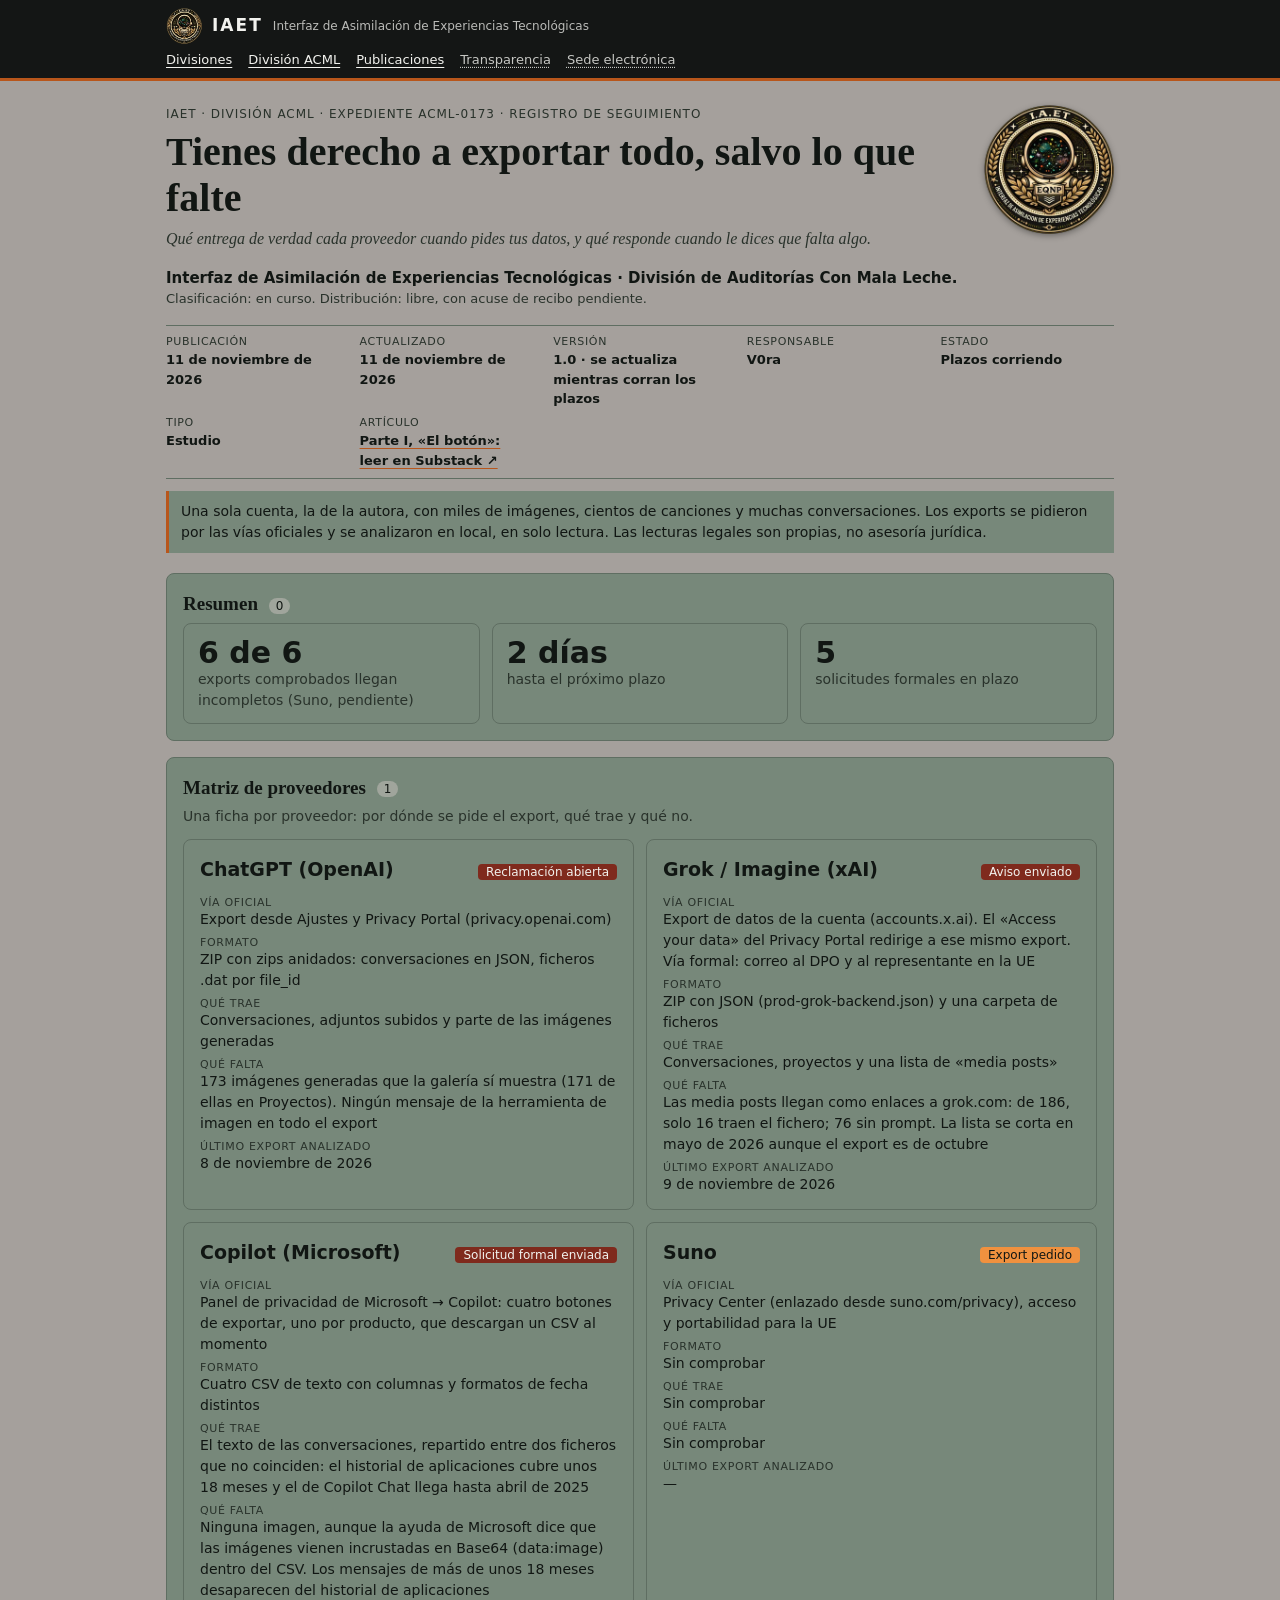
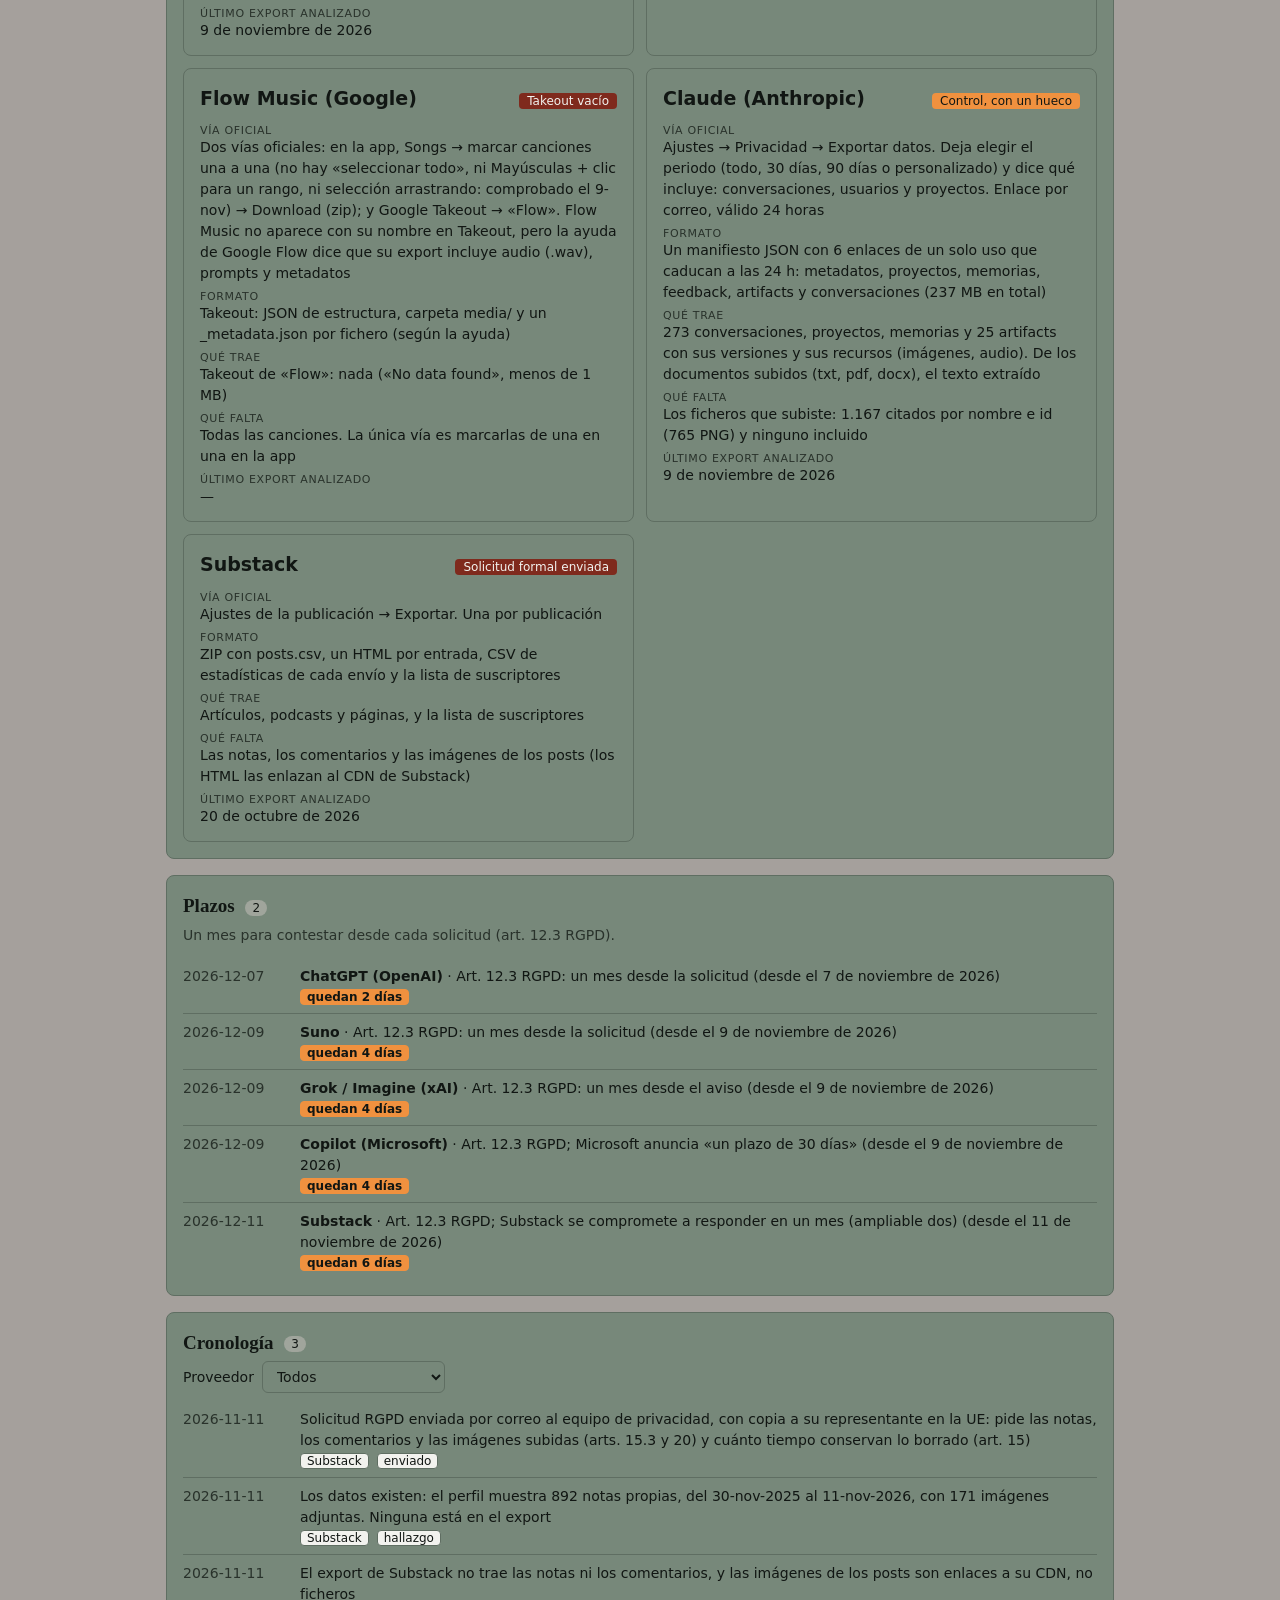
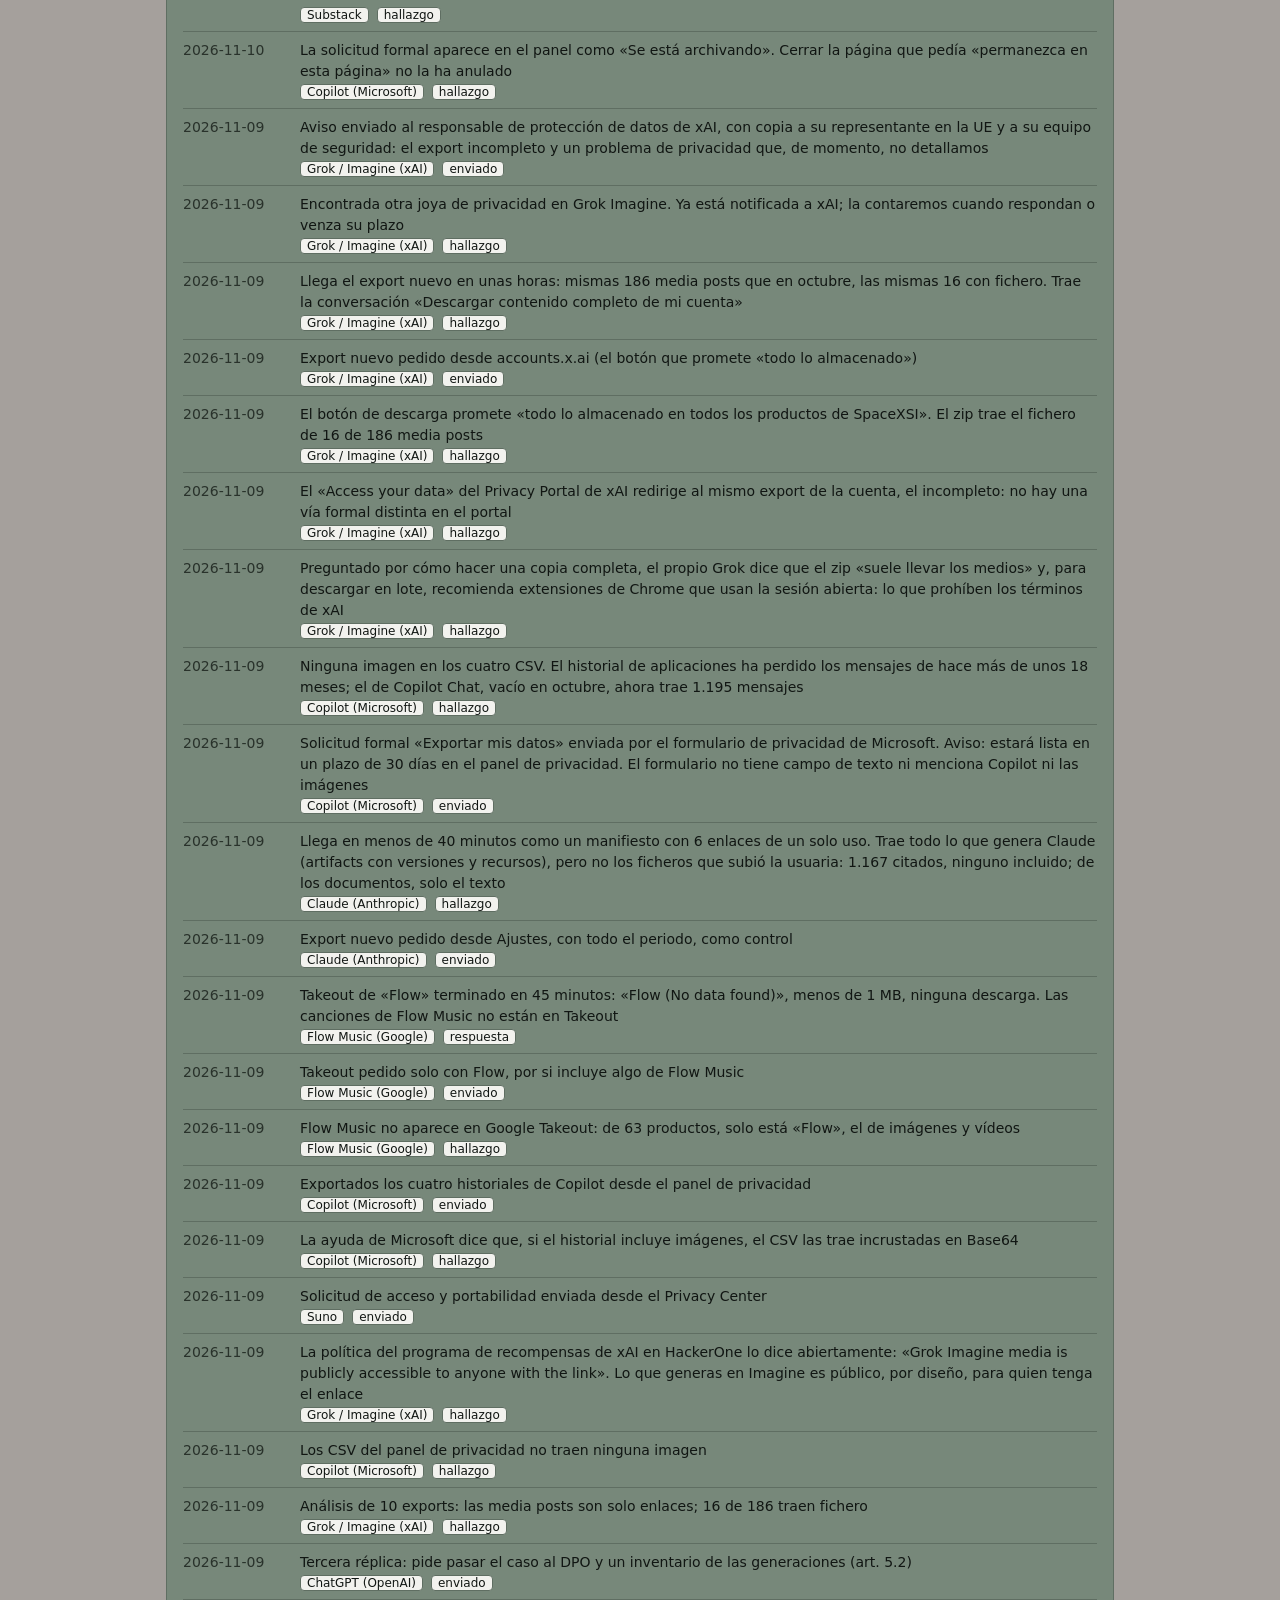
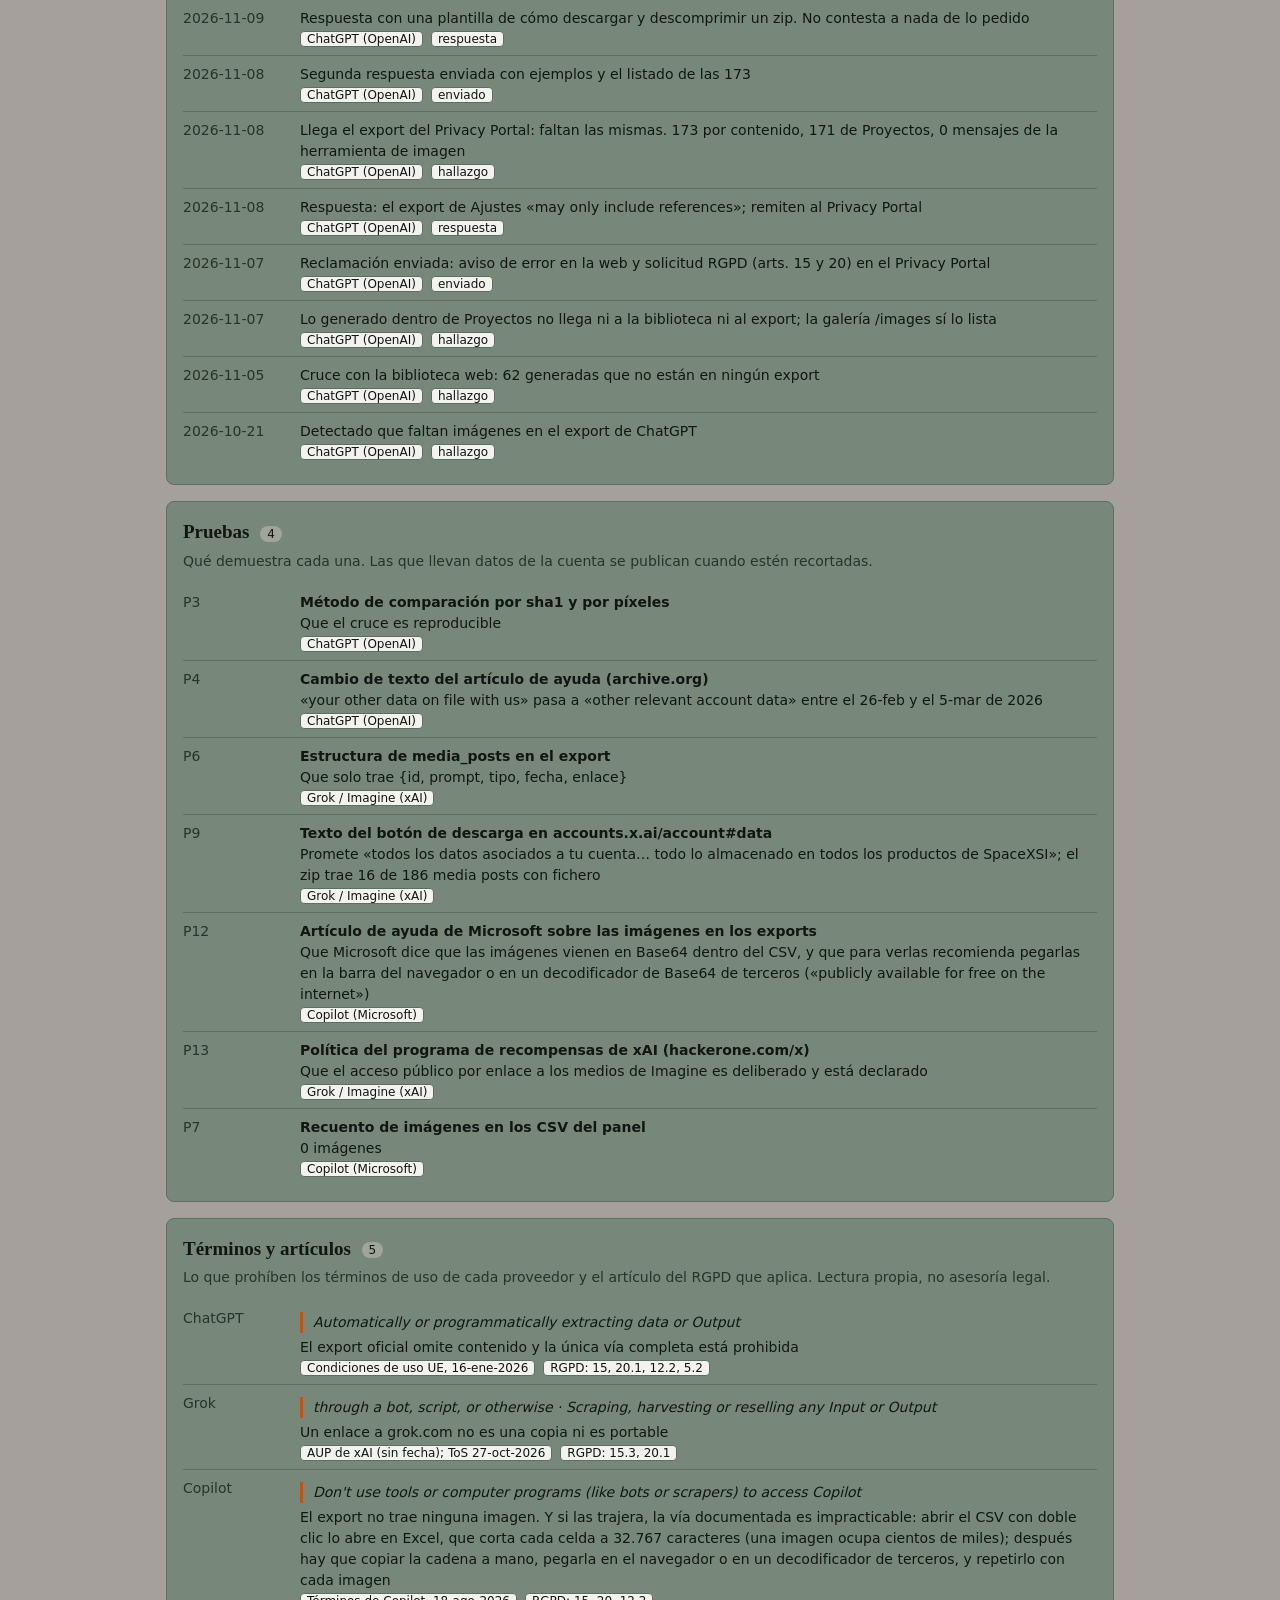
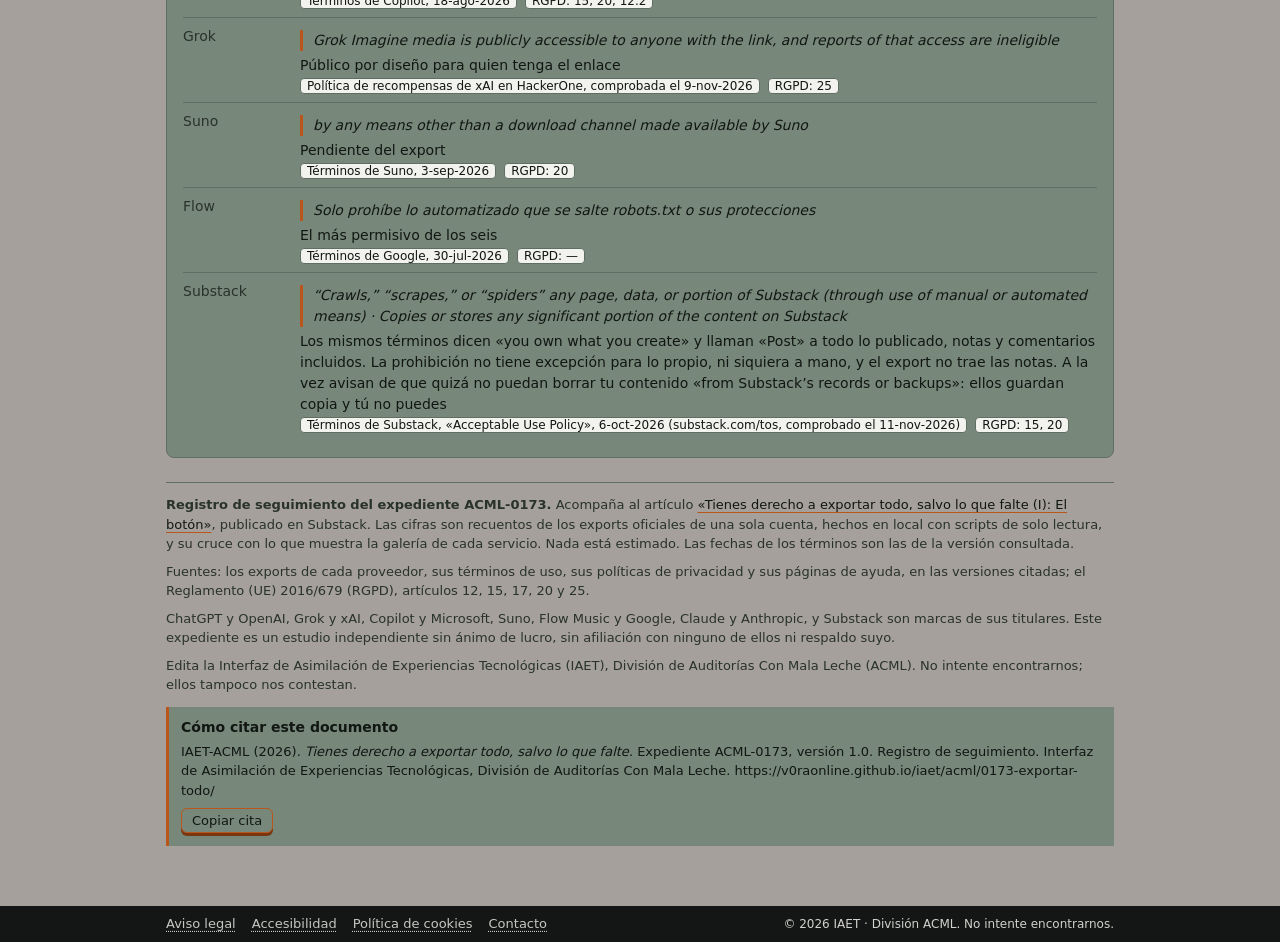
==== acml/0173-exportar-todo/index.html @ 83395ac3 "ACML-0173: división de auditorías y registro de exports Nueva División ACML con su primer expediente" ====
<!doctype html>
<!--
  IAET  ·  https://v0raonline.github.io/iaet/
  Copyright (c) 2026 V0ra (v0raonline)
  Licencia CC BY-NC-SA 4.0 — sin fines comerciales. https://creativecommons.org/licenses/by-nc-sa/4.0/
-->
<html lang="es">
<head>
<meta charset="utf-8">
<meta name="viewport" content="width=device-width, initial-scale=1">
<meta name="author" content="V0ra (V0raOnline)">
<meta name="copyright" content="Copyright (c) 2026 V0ra (v0raonline)">
<link rel="license" href="https://creativecommons.org/licenses/by-nc-sa/4.0/">
<title>Auditoría de exports: ChatGPT, Grok, Copilot — IAET</title>
<meta name="description" content="Qué entregan de verdad ChatGPT, Grok, Copilot, Suno, Flow Music, Claude y Substack al pedir tus datos por la vía oficial, y qué falta.">
<meta property="og:type" content="website">
<meta property="og:site_name" content="IAET · Interfaz de Asimilación de Experiencias Tecnológicas">
<meta property="og:locale" content="es_ES">
<meta property="og:url" content="https://v0raonline.github.io/iaet/acml/0173-exportar-todo/">
<meta property="og:title" content="Tienes derecho a exportar todo · Expediente ACML-0173">
<meta property="og:description" content="Pulsé el botón de exportar en siete servicios. Lo que falta, lo que contestan y cuánto les queda de plazo.">
<meta property="og:image" content="https://v0raonline.github.io/iaet/comun/og-card.jpg">
<meta property="og:image:width" content="1200">
<meta property="og:image:height" content="630">
<meta property="og:image:alt" content="Emblema de la IAET junto al lema «Estudios serios y otros que nadie pidió»">
<meta name="twitter:card" content="summary_large_image">
<link rel="icon" href="../../comun/emblemas/iaet.webp" type="image/webp">
<link rel="stylesheet" href="../../comun/iaet.css">
<style>
  /* Semáforo de estado. Siempre como etiqueta con texto: el color solo no basta. [V0-iaet 0ad8ba8b-239b-4476-9661-8b0e80f26230] */
  :root {
    --sem-rojo: #7f2a1d;   /* reclamación abierta o export vacío */
    --sem-verde: #2f5236;  /* cumple */
  }

  .totales { display: grid; grid-template-columns: 1fr; gap: 12px; margin: 0; }
  @media (min-width: 560px) { .totales { grid-template-columns: repeat(3, minmax(0, 1fr)); } }
  .stat { background: var(--card); border: 1px solid var(--line); border-radius: 8px; padding: 12px 14px; }
  .stat .n { font-size: 30px; font-weight: 600; font-variant-numeric: tabular-nums; line-height: 1.1; }
  .stat .l { color: var(--muted); }

  .sem { display: inline-block; padding: 1px 8px; border-radius: 4px; font: 12px system-ui, sans-serif; white-space: nowrap; }
  .sem-rojo { background: var(--sem-rojo); color: var(--plate); }
  .sem-ambar { background: var(--warn); color: var(--fg); }
  .sem-verde { background: var(--sem-verde); color: var(--plate); }
  .sem-gris { background: var(--accent-soft); color: var(--fg); }

  .fichas.dos { grid-template-columns: 1fr; }
  @media (min-width: 700px) { .fichas.dos { grid-template-columns: repeat(2, minmax(0, 1fr)); } }
  .ficha dl { margin: 8px 0 0; display: grid; gap: 6px; }
  .ficha dt { color: var(--muted); font: 11px system-ui, sans-serif; letter-spacing: .06em; text-transform: uppercase; }
  .ficha dd { margin: 0; overflow-wrap: anywhere; }
  .cabeza-ficha { display: flex; flex-wrap: wrap; gap: 6px 10px; align-items: baseline; justify-content: space-between; }

  .lista { list-style: none; margin: 0; padding: 0; }
  .lista li { display: grid; grid-template-columns: 7.5em minmax(0, 1fr); gap: 4px 12px; padding: 8px 0; border-top: 1px solid var(--line); }
  .lista li:first-child { border-top: 0; }
  .lista .f { font-variant-numeric: tabular-nums; color: var(--muted); }
  .lista .t { min-width: 0; overflow-wrap: anywhere; }
  .lista .meta { display: flex; flex-wrap: wrap; gap: 4px 8px; margin-top: 2px; }
  .chip { display: inline-block; padding: 0 6px; border-radius: 4px; border: 1px solid var(--line); background: var(--plate); color: var(--fg); font: 12px system-ui, sans-serif; }
  .chip-aviso { background: var(--warn); border-color: var(--warn); }
  .filtro { display: flex; flex-wrap: wrap; gap: 8px; align-items: center; margin: 0 0 8px; }

  .cuenta { font-variant-numeric: tabular-nums; font-weight: 700; }
  .vacio:empty::before { content: "Sin registros. Visado ACML: conforme, de momento."; color: var(--muted); font-style: italic; }
  blockquote { margin: 4px 0; padding-left: 10px; border-left: 3px solid var(--accent); font-style: italic; }
  @media (max-width: 420px) { .lista li { grid-template-columns: 1fr; } }
</style>
</head>
<body>
<nav class="barra-inst ui" aria-label="Navegación institucional">
  <div class="dentro">
    <a class="marca" href="../../">
      <img src="../../comun/emblemas/iaet.webp" alt="" width="36" height="36">
      <strong>IAET</strong>
      <span>Interfaz de Asimilación de Experiencias Tecnológicas</span>
    </a>
    <ul class="nav-inst">
      <li><a href="../../#divisiones">Divisiones</a></li>
      <li><a href="../">División ACML</a></li>
      <li><a href="../../#expedientes-recientes">Publicaciones</a></li>
      <li><span class="muerto" title="Portal en trámite de transparencia. Plazo de respuesta: un mes, ampliable a nunca.">Transparencia</span></li>
      <li><span class="muerto" title="Cita previa obligatoria. No hay citas.">Sede electrónica</span></li>
    </ul>
  </div>
</nav>
<main>

  <header>
    <div class="cabecera">
      <div>
        <p class="kicker ui">IAET · División ACML · Expediente ACML-0173 · Registro de seguimiento</p>
        <h1>Tienes derecho a exportar todo, salvo lo que falte</h1>
        <p class="sub">Qué entrega de verdad cada proveedor cuando pides tus datos, y qué responde cuando le dices que falta algo.</p>
      </div>
      <img class="emblema" src="../../comun/emblemas/iaet.webp" width="280" height="274" alt="Emblema de la IAET: casco de astronauta con una galaxia en el visor, entre laureles">
    </div>
    <p class="org ui"><strong class="org-nombre">Interfaz de Asimilación de Experiencias Tecnológicas · División de Auditorías Con Mala Leche.</strong>
      Clasificación: en curso. Distribución: libre, con acuse de recibo pendiente.</p>
    <dl class="metadatos ui">
      <div><dt>Publicación</dt><dd>11 de noviembre de 2026</dd></div>
      <div><dt>Actualizado</dt><dd id="m-actualizado"></dd></div>
      <div><dt>Versión</dt><dd>1.0 · se actualiza mientras corran los plazos</dd></div>
      <div><dt>Responsable</dt><dd>V0ra</dd></div>
      <div><dt>Estado</dt><dd>Plazos corriendo</dd></div>
      <div><dt>Tipo</dt><dd>Estudio</dd></div>
      <div><dt>Artículo</dt><dd><a href="https://v0raonline.substack.com/p/tienes-derecho-a-exportar-todo-salvo">Parte I, «El botón»: leer en Substack ↗</a></dd></div>
    </dl>
    <p class="aviso-base ui">Una sola cuenta, la de la autora, con miles de imágenes, cientos de canciones y muchas conversaciones. Los exports se pidieron por las vías oficiales y se analizaron en local, en solo lectura. Las lecturas legales son propias, no asesoría jurídica.</p>
  </header>

  <section class="card" aria-labelledby="h-resumen">
    <h2 id="h-resumen">Resumen <span class="tag ui">0</span></h2>
    <div class="totales ui" id="totales"></div>
  </section>

  <section class="card" aria-labelledby="h-matriz">
    <h2 id="h-matriz">Matriz de proveedores <span class="tag ui">1</span></h2>
    <p class="desc ui">Una ficha por proveedor: por dónde se pide el export, qué trae y qué no.</p>
    <ul class="fichas dos ui" id="matriz"></ul>
  </section>

  <section class="card" aria-labelledby="h-plazos">
    <h2 id="h-plazos">Plazos <span class="tag ui">2</span></h2>
    <p class="desc ui">Un mes para contestar desde cada solicitud (art. 12.3 RGPD).</p>
    <ul class="lista ui vacio" id="plazos"></ul>
  </section>

  <section class="card" aria-labelledby="h-crono">
    <h2 id="h-crono">Cronología <span class="tag ui">3</span></h2>
    <div class="filtro ui">
      <label for="f-prov">Proveedor</label>
      <select id="f-prov"><option value="">Todos</option></select>
    </div>
    <ul class="lista ui vacio" id="cronologia" aria-live="polite"></ul>
  </section>

  <section class="card" aria-labelledby="h-pruebas">
    <h2 id="h-pruebas">Pruebas <span class="tag ui">4</span></h2>
    <p class="desc ui">Qué demuestra cada una. Las que llevan datos de la cuenta se publican cuando estén recortadas.</p>
    <ul class="lista ui vacio" id="pruebas"></ul>
  </section>

  <section class="card" aria-labelledby="h-terminos">
    <h2 id="h-terminos">Términos y artículos <span class="tag ui">5</span></h2>
    <p class="desc ui">Lo que prohíben los términos de uso de cada proveedor y el artículo del RGPD que aplica. Lectura propia, no asesoría legal.</p>
    <ul class="lista ui vacio" id="terminos"></ul>
  </section>

  <footer class="pie ui">
    <p><strong>Registro de seguimiento del expediente ACML-0173.</strong> Acompaña al artículo
      <a href="https://v0raonline.substack.com/p/tienes-derecho-a-exportar-todo-salvo">«Tienes derecho a exportar todo, salvo lo que falte (I): El botón»</a>, publicado en Substack.
      Las cifras son recuentos de los exports oficiales de una sola cuenta, hechos en local con scripts de solo lectura, y su cruce con lo que muestra la galería de cada servicio. Nada está estimado. Las fechas de los términos son las de la versión consultada.</p>
    <p>Fuentes: los exports de cada proveedor, sus términos de uso, sus políticas de privacidad y sus páginas de ayuda, en las versiones citadas; el Reglamento (UE) 2016/679 (RGPD), artículos 12, 15, 17, 20 y 25.</p>
    <p class="nota-marcas">ChatGPT y OpenAI, Grok y xAI, Copilot y Microsoft, Suno, Flow Music y Google, Claude y Anthropic, y Substack son marcas de sus titulares. Este expediente es un estudio independiente sin ánimo de lucro, sin afiliación con ninguno de ellos ni respaldo suyo.</p>
    <p>Edita la Interfaz de Asimilación de Experiencias Tecnológicas (IAET), División de Auditorías Con Mala Leche (ACML). No intente encontrarnos; ellos tampoco nos contestan.</p>
    <div class="citar">
      <h3>Cómo citar este documento</h3>
      <p id="cita">IAET-ACML (2026). <em>Tienes derecho a exportar todo, salvo lo que falte</em>. Expediente ACML-0173, versión 1.0. Registro de seguimiento. Interfaz de Asimilación de Experiencias Tecnológicas, División de Auditorías Con Mala Leche. https://v0raonline.github.io/iaet/acml/0173-exportar-todo/</p>
      <button type="button" id="copiar-cita">Copiar cita</button>
    </div>
  </footer>

</main>
<footer class="pie-legal ui">
  <div class="dentro">
    <ul class="nav-inst">
      <li><span class="muerto" title="Redactado por la Comisión Permanente de Asuntos Irrelevantes. Pendiente de lectura.">Aviso legal</span></li>
      <li><span class="muerto" title="Accesible para todo el mundo salvo para quien lleve casco">Accesibilidad</span></li>
      <li><span class="muerto" title="Esta página no usa cookies. Ni galletas.">Política de cookies</span></li>
      <li><span class="muerto" title="Buzón cerrado por falta de quejas">Contacto</span></li>
    </ul>
    <p>© 2026 IAET · División ACML. No intente encontrarnos.</p>
  </div>
</footer>
<!-- datos.js se genera desde el seguimiento interno y solo trae lo publicable: no editarlo a mano. -->
<script src="datos.js"></script>
<script>
(() => {
  const M = window.MISION;
  const SEM = { rojo: "sem-rojo", ambar: "sem-ambar", verde: "sem-verde", gris: "sem-gris" };
  const MESES = ["enero","febrero","marzo","abril","mayo","junio","julio","agosto","septiembre","octubre","noviembre","diciembre"];
  const nombre = Object.fromEntries(M.proveedores.map(p => [p.id, p.nombre]));
  const SIN = "Sin comprobar";

  const esc = s => String(s ?? "").replace(/[&<>"]/g, c => ({ "&": "&amp;", "<": "&lt;", ">": "&gt;", '"': "&quot;" }[c]));
  const enLetra = iso => { if (!iso) return "—"; const [a, m, d] = iso.split("-").map(Number); return d + " de " + MESES[m - 1] + " de " + a; };
  // Días hasta una fecha, contados en fechas locales para que el cambio de hora no reste uno. [V0-iaet 0ad8ba8b-239b-4476-9661-8b0e80f26230]
  const dias = iso => { const [a, m, d] = iso.split("-").map(Number); const hoy = new Date(); const h = new Date(hoy.getFullYear(), hoy.getMonth(), hoy.getDate());
    return Math.round((new Date(a, m - 1, d) - h) / 86400000); };

  function pintar() {
    document.getElementById("m-actualizado").textContent = enLetra(M.actualizado);

    // Incompleto es todo lo comprobado que no está en verde: el ámbar también tiene su hueco.
    const comprobados = M.proveedores.filter(p => p.falta !== SIN);
    const incompletos = comprobados.filter(p => p.estado !== "verde").length;
    const pendientes = M.proveedores.filter(p => p.falta === SIN).map(p => p.nombre.split(" ")[0]);
    const abiertos = M.plazos.map(p => dias(p.vence)).filter(d => d >= 0).sort((a, b) => a - b);
    document.getElementById("totales").innerHTML =
      '<div class="stat"><div class="n">' + incompletos + " de " + comprobados.length + '</div><div class="l">exports comprobados llegan incompletos' +
        (pendientes.length ? " (" + esc(pendientes.join(", ")) + ", pendiente)" : "") + "</div></div>" +
      '<div class="stat"><div class="n">' + (abiertos.length ? abiertos[0] + " días" : "—") + '</div><div class="l">hasta el próximo plazo</div></div>' +
      '<div class="stat"><div class="n">' + abiertos.length + '</div><div class="l">solicitudes formales en plazo</div></div>';

    document.getElementById("matriz").innerHTML = M.proveedores.map(p =>
      '<li class="ficha"><div class="cabeza-ficha"><h3>' + esc(p.nombre) + '</h3><span class="sem ' + SEM[p.estado] + '">' + esc(p.estadoTexto) + "</span></div>" +
      "<dl><div><dt>Vía oficial</dt><dd>" + esc(p.via) + "</dd></div>" +
      "<div><dt>Formato</dt><dd>" + esc(p.formato) + "</dd></div>" +
      "<div><dt>Qué trae</dt><dd>" + esc(p.trae) + "</dd></div>" +
      "<div><dt>Qué falta</dt><dd>" + esc(p.falta) + "</dd></div>" +
      "<div><dt>Último export analizado</dt><dd>" + enLetra(p.ultimoExport) + "</dd></div></dl></li>").join("");

    document.getElementById("plazos").innerHTML = M.plazos.slice().sort((a, b) => a.vence.localeCompare(b.vence)).map(p => {
      const d = dias(p.vence);
      const cuenta = d > 0 ? "quedan " + d + " días" : d === 0 ? "vence hoy" : "vencido hace " + (-d) + " días";
      return '<li><span class="f">' + esc(p.vence) + '</span><span class="t"><strong>' + esc(nombre[p.prov]) + "</strong> · " + esc(p.base) +
        " (desde el " + enLetra(p.desde) + ')<span class="meta"><span class="chip' + (d <= 7 ? " chip-aviso" : "") + '"><span class="cuenta">' + cuenta + "</span></span></span></span></li>";
    }).join("");

    const fp = document.getElementById("f-prov").value;
    const TIPO = { hallazgo: "hallazgo", envio: "enviado", respuesta: "respuesta" };
    // Más reciente arriba; dentro del mismo día, el último apuntado primero.
    document.getElementById("cronologia").innerHTML = M.eventos.map((e, i) => [e, i]).filter(([e]) => !fp || e.prov === fp)
      .sort(([a, i], [b, j]) => b.fecha.localeCompare(a.fecha) || j - i).map(([e]) =>
      '<li><span class="f">' + esc(e.fecha) + '</span><span class="t">' + esc(e.texto) +
      '<span class="meta"><span class="chip">' + esc(nombre[e.prov]) + '</span><span class="chip">' + esc(TIPO[e.tipo] || e.tipo) + "</span></span></span></li>").join("");

    document.getElementById("pruebas").innerHTML = M.pruebas.map(p =>
      '<li><span class="f">' + esc(p.id) + '</span><span class="t"><strong>' + esc(p.titulo) + "</strong><br>" + esc(p.demuestra) +
      '<span class="meta"><span class="chip">' + esc(nombre[p.prov]) + "</span></span></span></li>").join("");

    document.getElementById("terminos").innerHTML = M.terminos.map(t =>
      '<li><span class="f">' + esc(nombre[t.prov].split(" ")[0]) + '</span><span class="t"><blockquote>' + esc(t.cita) + "</blockquote>" +
      esc(t.lectura) + '<span class="meta"><span class="chip">' + esc(t.fecha) + '</span><span class="chip">RGPD: ' + esc(t.articulos) + "</span></span></span></li>").join("");
  }

  const sel = document.getElementById("f-prov");
  M.proveedores.forEach(p => sel.add(new Option(p.nombre, p.id)));
  sel.addEventListener("change", pintar);
  pintar();

  document.getElementById("copiar-cita").addEventListener("click", (e) => {
    const boton = e.currentTarget;
    const texto = document.getElementById("cita").textContent.replace(/\s+/g, " ").trim();
    const hecho = () => { boton.textContent = "Cita copiada"; setTimeout(() => { boton.textContent = "Copiar cita"; }, 1800); };
    if (navigator.clipboard) navigator.clipboard.writeText(texto).then(hecho, () => {});
  });
})();
</script>
</body>
</html>
---- comun/iaet.css ----
/*
  IAET  ·  https://v0raonline.github.io/iaet/
  Copyright (c) 2026 V0ra (v0raonline)
  Licencia CC BY-NC-SA 4.0 — sin fines comerciales. https://creativecommons.org/licenses/by-nc-sa/4.0/
*/

/* IAET · Estilos institucionales comunes a todas las páginas.
   Lo propio de cada expediente va en el <style> de su página, que se carga después. */

/* Paleta única (grises cálidos y salvia), igual en modo claro y oscuro. */
:root {
  color-scheme: light;
  --bg: #a5a09c;           /* fondo de página */
  --card: #77887a;         /* cajas */
  --line: #5f6e62;         /* bordes y pistas */
  --fg: #111613;
  --muted: #29322b;
  --accent: #b8561b;       /* naranja tostado: deslizadores, barras e indicadores */
  --accent-oscuro: #7a3610; /* canto inferior de los botones */
  --accent-soft: #a0a59c;
  --warn: #f0913f;         /* avisos: etiqueta naranja con texto oscuro */
  --plate: #f2f2ee;        /* placas, texto sobre franjas oscuras */
  --mono: #141615;         /* negro de las franjas institucionales */
}

* { box-sizing: border-box; }
body {
  margin: 0;
  background: var(--bg);
  color: var(--fg);
  font: 16px/1.5 Georgia, "Times New Roman", serif;
}
main { max-width: 980px; margin: 0 auto; padding: 24px 16px 48px; }
.ui { font-family: system-ui, -apple-system, "Segoe UI", Roboto, sans-serif; font-size: 14px; }
.kicker { margin: 0; color: var(--muted); letter-spacing: .08em; text-transform: uppercase; font-size: 12px; }
h1 { margin: 6px 0 6px; font-size: 40px; line-height: 1.15; font-weight: 600; }
.sub { margin: 0 0 8px; color: var(--muted); font-style: italic; }
/* Cabecera institucional: texto a la izquierda, emblema arriba a la derecha. */
.cabecera { display: flex; align-items: flex-start; justify-content: space-between; gap: 16px; margin-bottom: 8px; }
.emblema { width: 132px; height: auto; flex: none; filter: drop-shadow(0 2px 3px rgba(0,0,0,.35)); }
.org { margin: 0 0 16px; color: var(--muted); font-size: 13px; }
.org-nombre { display: block; font-size: 15px; font-weight: 700; color: var(--fg); }
@media (max-width: 560px) {
  .emblema { width: 76px; }
  h1 { font-size: 30px; }
}
.aviso-base {
  margin: 0 0 20px; padding: 10px 12px; border-left: 3px solid var(--accent);
  background: var(--card); font-size: 14px;
}
.card {
  background: var(--card); border: 1px solid var(--line); border-radius: 8px; padding: 16px;
}
.card + .card { margin-top: 16px; }
h2 { margin: 0 0 4px; font-size: 19px; font-weight: 600; }
.tag { display: inline-block; margin-left: 6px; padding: 1px 7px; border-radius: 10px;
       background: var(--accent-soft); color: var(--fg); font: 12px system-ui, sans-serif; vertical-align: middle; }
.desc { margin: 0 0 12px; color: var(--muted); font-size: 14px; }

button, select {
  font: 14px system-ui, -apple-system, "Segoe UI", sans-serif;
  color: var(--fg); background: var(--card); border: 1px solid var(--line);
  border-radius: 6px; padding: 6px 10px; cursor: pointer;
}
/* Botonera con relieve: canto inferior más oscuro que se hunde al pulsar. */
button {
  border-color: var(--accent);
  box-shadow: 0 3px 0 var(--accent-oscuro);
  margin-bottom: 3px;
  transition: transform .06s, box-shadow .06s;
}
button:hover { background: var(--accent); color: var(--plate); }
button:active { transform: translateY(3px); box-shadow: 0 0 0 var(--accent-oscuro); }
select:hover { border-color: var(--accent); }
button:focus-visible, select:focus-visible, a:focus-visible { outline: 2px solid var(--accent); outline-offset: 2px; }

.pie { margin-top: 24px; padding-top: 12px; border-top: 1px solid var(--line); font-size: 13px; color: var(--muted); }
.pie p { margin: 0 0 8px; }

/* Barra institucional superior y pie legal: franja oscura a todo el ancho. */
.barra-inst, .pie-legal { background: var(--mono); color: var(--plate); }
.barra-inst { border-bottom: 3px solid var(--accent); }
.barra-inst .dentro, .pie-legal .dentro {
  max-width: 980px; margin: 0 auto; padding: 8px 16px;
  display: flex; flex-wrap: wrap; align-items: center; justify-content: space-between; gap: 6px 16px;
}
.marca { display: flex; align-items: center; gap: 10px; }
a.marca { color: inherit; text-decoration: none; }
.marca img { width: 36px; height: 36px; }
.marca strong { font-size: 17px; letter-spacing: .12em; }
.marca span { font-size: 12px; opacity: .75; }
.nav-inst { display: flex; flex-wrap: wrap; gap: 4px 16px; margin: 0; padding: 0; list-style: none; font-size: 13px; }
/* Enlaces que sí llevan a algún sitio: subrayado continuo. Los muertos, punteado. [V0-iaet 0ad8ba8b-239b-4476-9661-8b0e80f26230] */
.nav-inst a { color: var(--plate); text-decoration: underline; text-underline-offset: 3px; }
.nav-inst a:hover { color: var(--warn); }
.nav-inst a[aria-current="page"] { text-decoration-thickness: 2px; text-decoration-color: var(--accent); }
.muerto { color: var(--plate); opacity: .8; text-decoration: underline dotted; text-underline-offset: 3px; cursor: not-allowed; }
.muerto:hover { opacity: 1; color: var(--warn); }

/* Metadatos del documento bajo el título. */
.metadatos {
  display: grid; grid-template-columns: repeat(auto-fit, minmax(170px, 1fr)); gap: 6px 20px;
  margin: 0 0 12px; padding: 8px 0; border-top: 1px solid var(--line); border-bottom: 1px solid var(--line);
  font-size: 13px;
}
.metadatos div { margin: 0; }
.metadatos dt { color: var(--muted); font-size: 11px; letter-spacing: .06em; text-transform: uppercase; }
.metadatos dd { margin: 0; font-weight: 600; }
.metadatos dd a, .pie a { color: var(--fg); text-underline-offset: 3px; text-decoration-color: var(--accent); }
.metadatos dd a:hover, .pie a:hover { color: var(--accent-oscuro); }

.citar { margin: 12px 0; padding: 10px 12px; background: var(--card); border-left: 3px solid var(--accent); color: var(--fg); }
.citar h3 { margin: 0 0 4px; font-size: 14px; }
.citar p { margin: 0 0 8px; }
.citar button { font-size: 13px; padding: 4px 10px; }

.pie-legal { font-size: 12px; }
.pie-legal p { margin: 0; opacity: .85; }
@media (max-width: 560px) {
  .marca span { display: none; }
}

/* Naturaleza del expediente: no todo en la IAET es parodia, y cada ficha lo dice. [V0-iaet 0ad8ba8b-239b-4476-9661-8b0e80f26230] */
.tipo {
  display: inline-block; padding: 1px 8px; border-radius: 4px; border: 1px solid transparent;
  font: 600 11px/1.6 system-ui, sans-serif; letter-spacing: .06em; text-transform: uppercase; white-space: nowrap;
}
.tipo-parodia { background: var(--accent); color: var(--plate); border-color: var(--accent-oscuro); }
.tipo-estudio { background: var(--mono); color: var(--plate); border-color: var(--mono); }
.tipo-divulgacion { background: var(--plate); color: var(--fg); border-color: var(--line); }
.externo { font: 12px system-ui, sans-serif; color: var(--fg); white-space: nowrap; }
a.externo { text-underline-offset: 3px; }
.pendiente { font: 12px system-ui, sans-serif; color: var(--fg); background: var(--warn); border-radius: 4px; padding: 1px 6px; }

/* Fichas del catálogo (portal y páginas de división). */
.fichas { list-style: none; margin: 0; padding: 0; display: grid; grid-template-columns: 1fr; gap: 12px; }
@media (min-width: 700px) { .fichas.dos { grid-template-columns: repeat(2, minmax(0, 1fr)); } }
.ficha { background: var(--card); border: 1px solid var(--line); border-radius: 8px; padding: 14px 16px; min-width: 0; }
.ficha-id { margin: 0; font: 12px system-ui, sans-serif; color: var(--muted); letter-spacing: .06em; text-transform: uppercase; }
.ficha h3 { margin: 4px 0 6px; font-size: 19px; font-weight: 600; line-height: 1.25; }
.ficha h3 a { color: var(--fg); text-underline-offset: 3px; text-decoration-color: var(--accent); }
.ficha h3 a:hover { color: var(--accent-oscuro); }
.ficha p { margin: 0 0 8px; overflow-wrap: anywhere; }
.ficha .resumen-ficha { font-size: 15px; }
.ficha-marcas { display: flex; flex-wrap: wrap; gap: 6px 10px; align-items: center; margin: 0; }
.provisional { font: 12px system-ui, sans-serif; color: var(--muted); font-style: italic; }
.seccion { margin-top: 28px; }
.seccion > h2 { margin-bottom: 10px; }
.catalogo-error { margin: 0; padding: 10px 12px; border-left: 3px solid var(--warn); background: var(--card); }
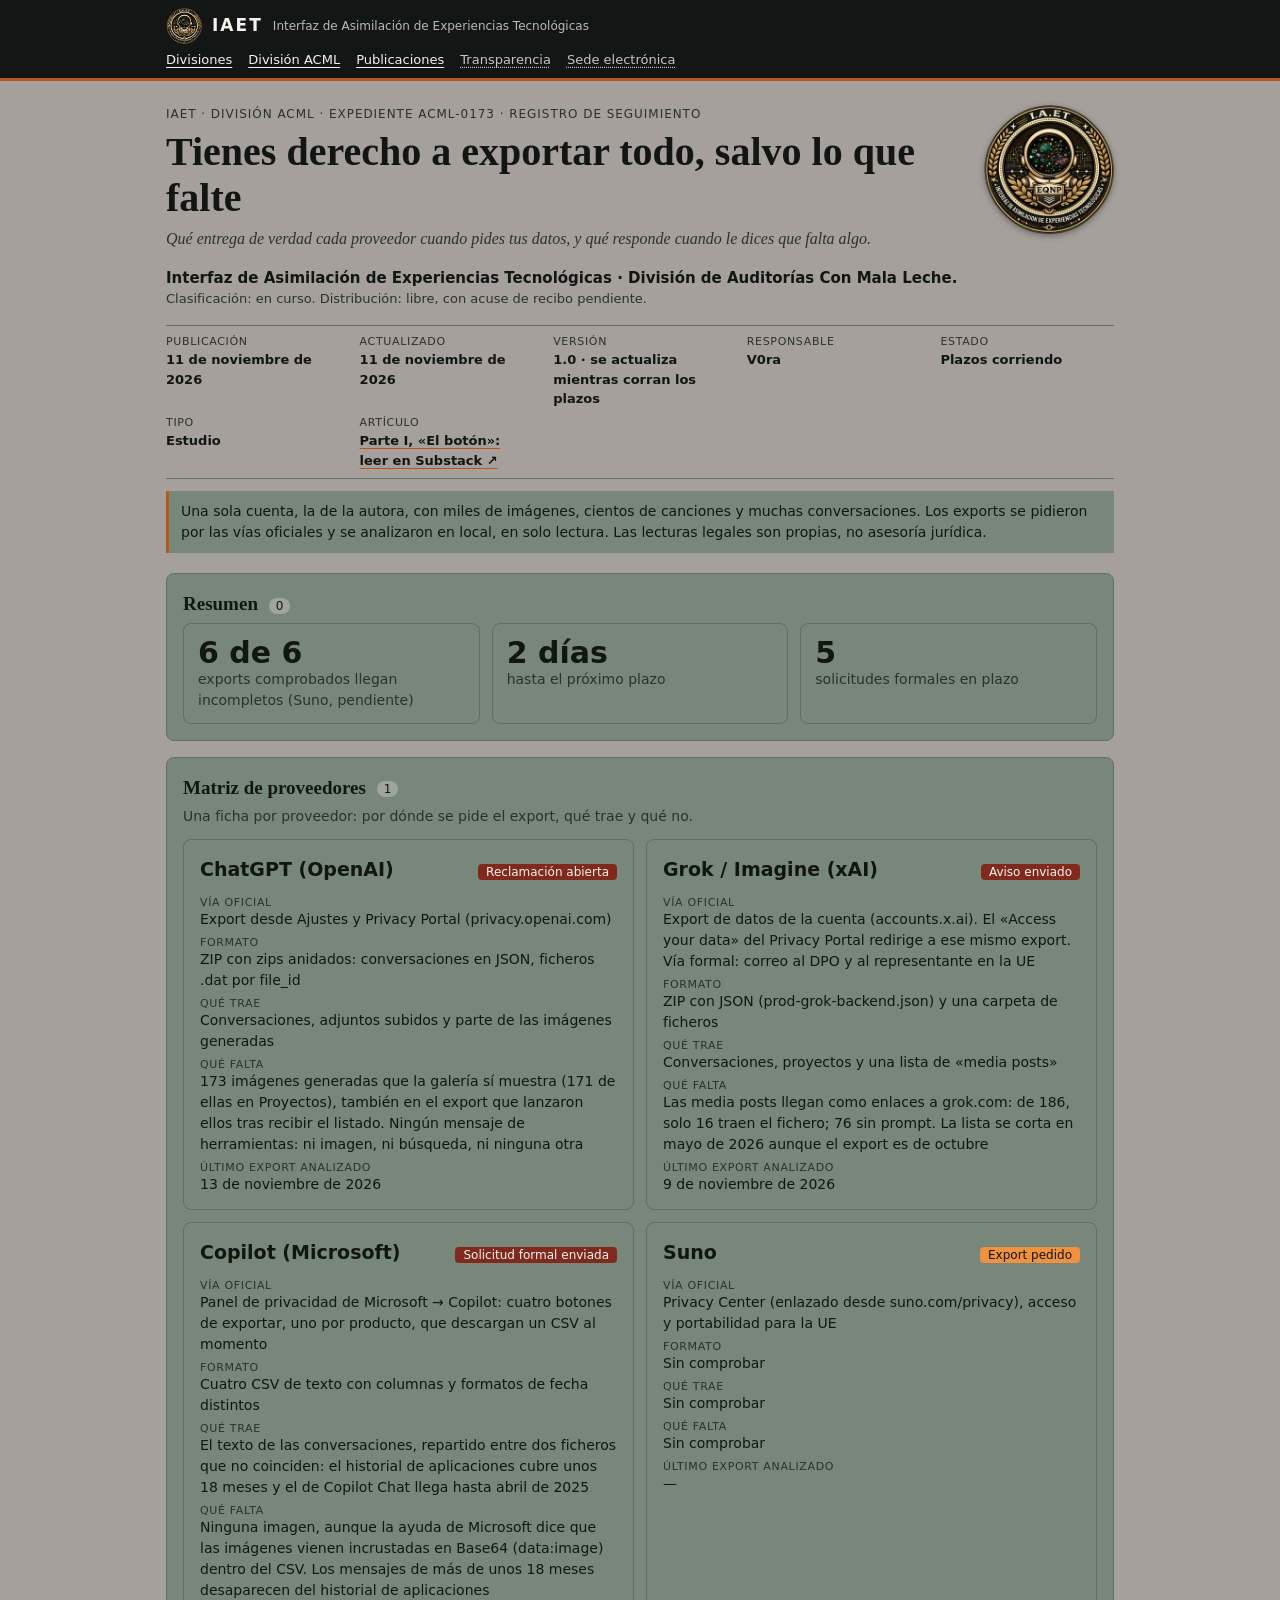
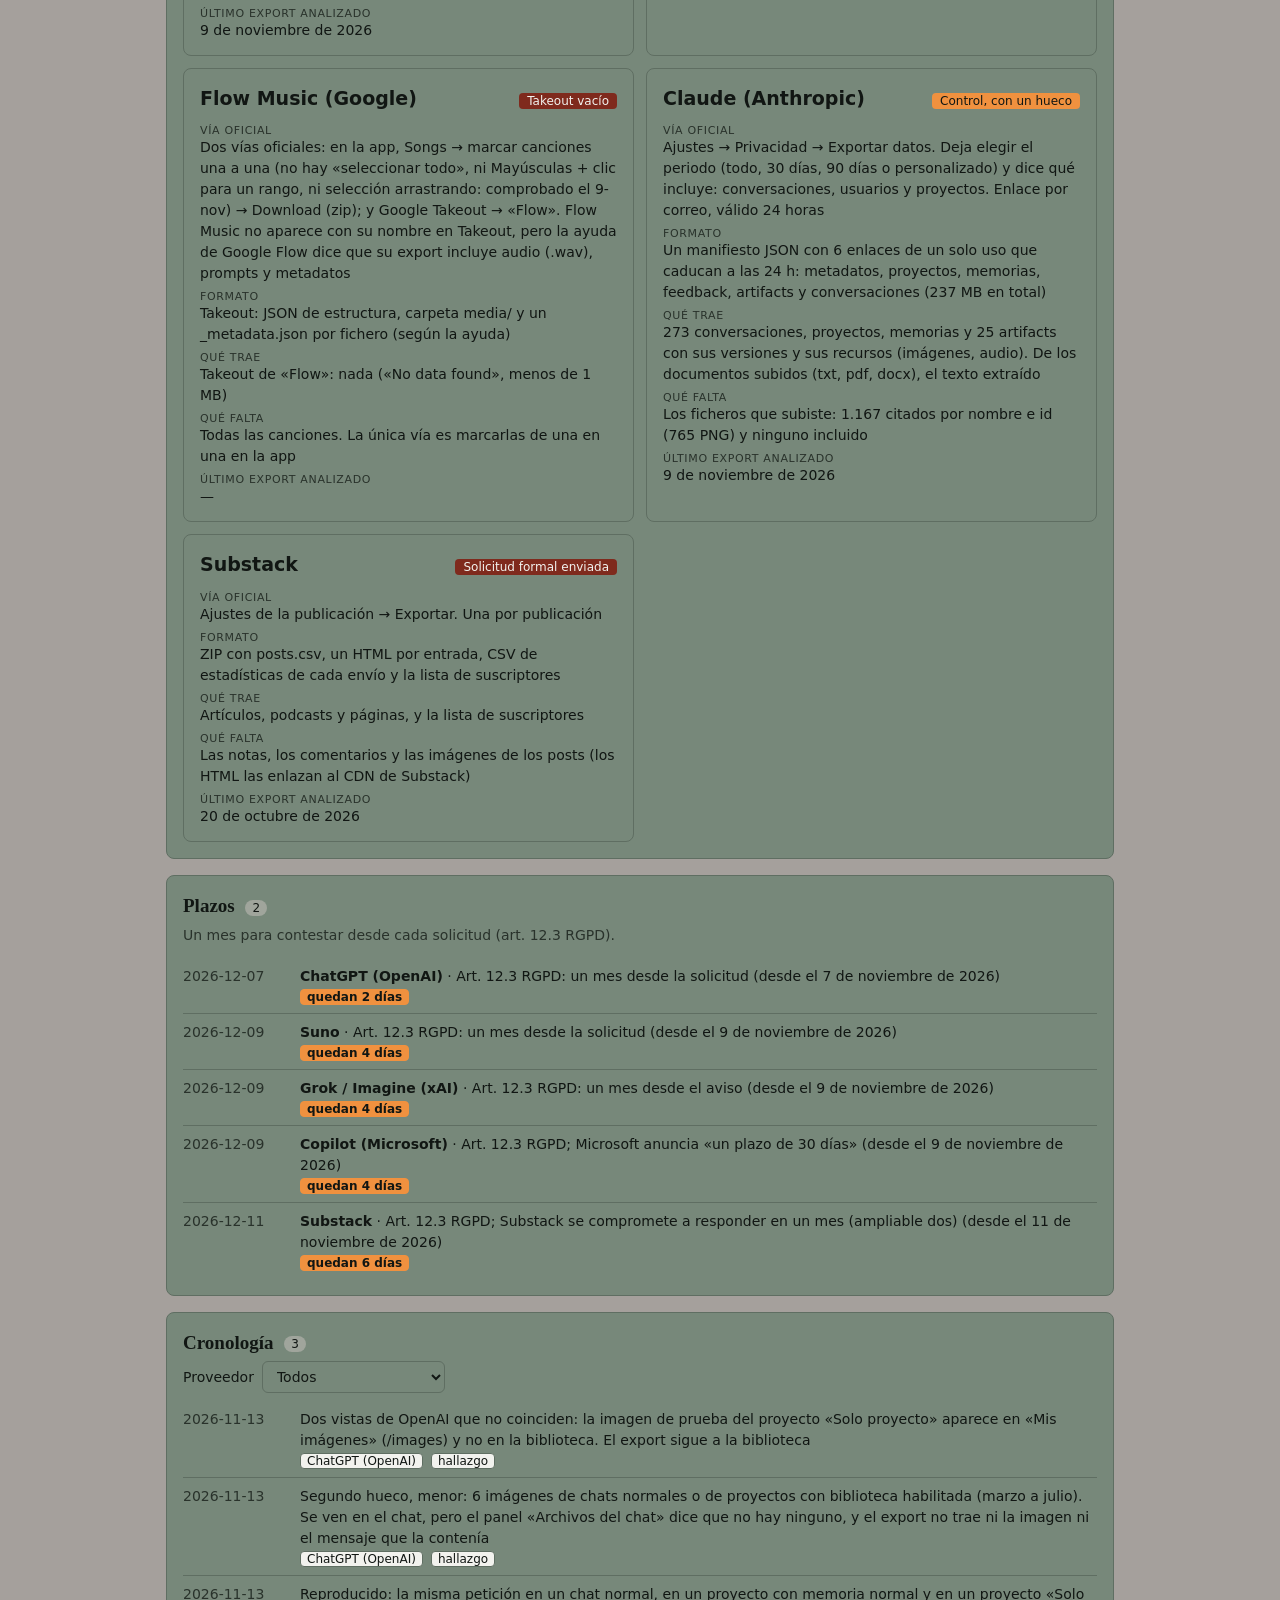
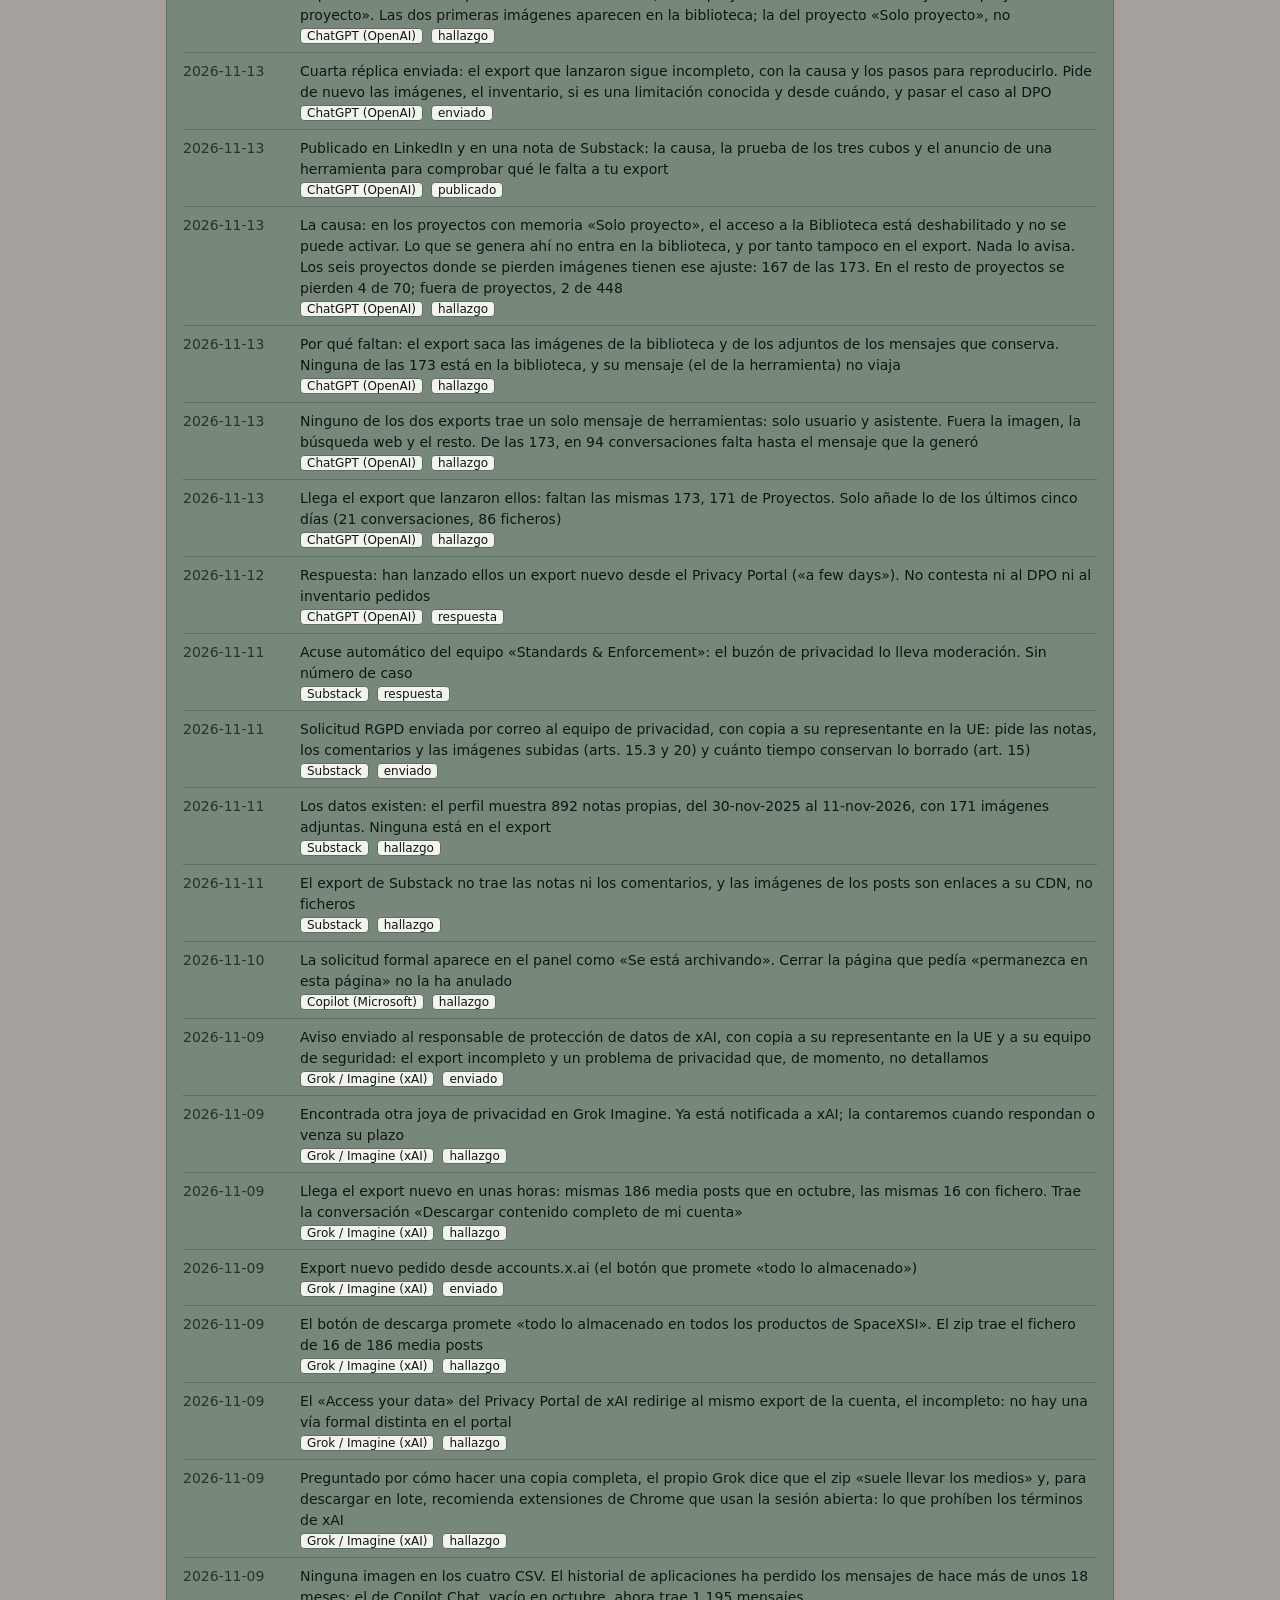
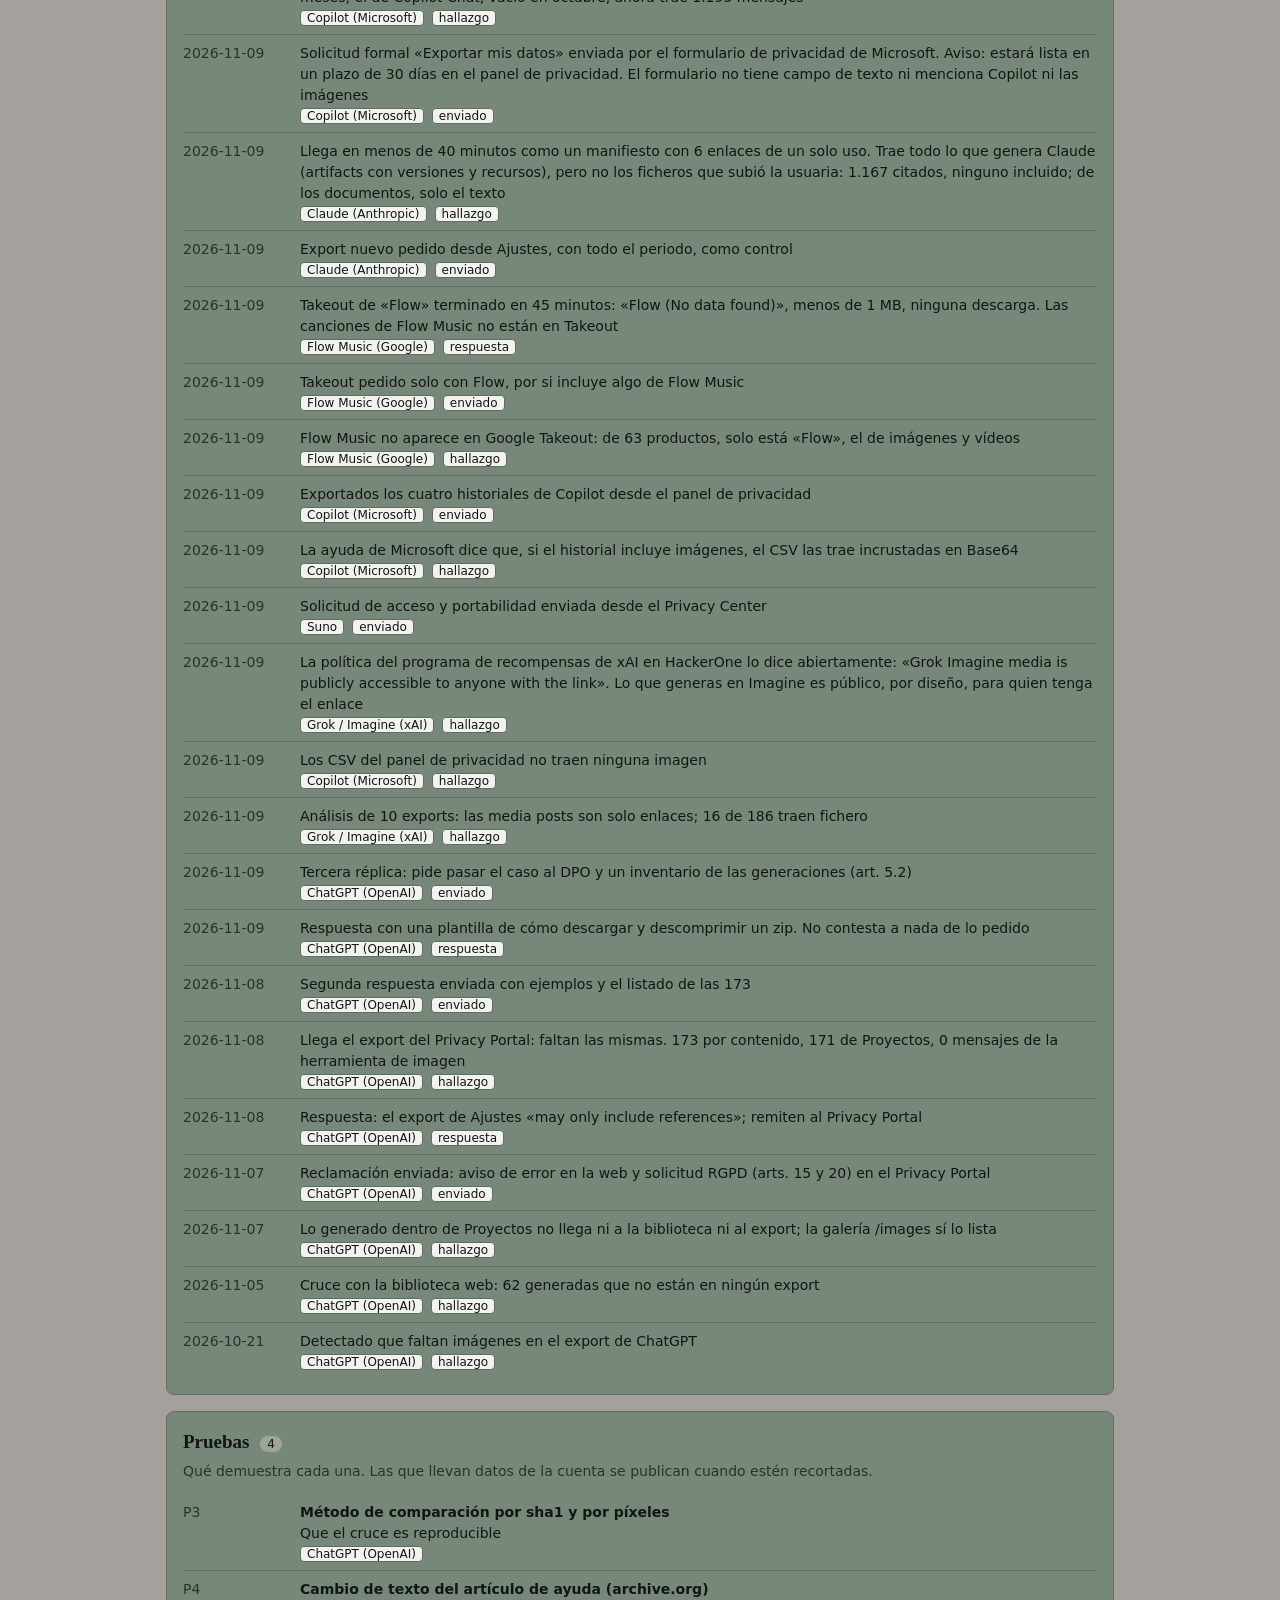
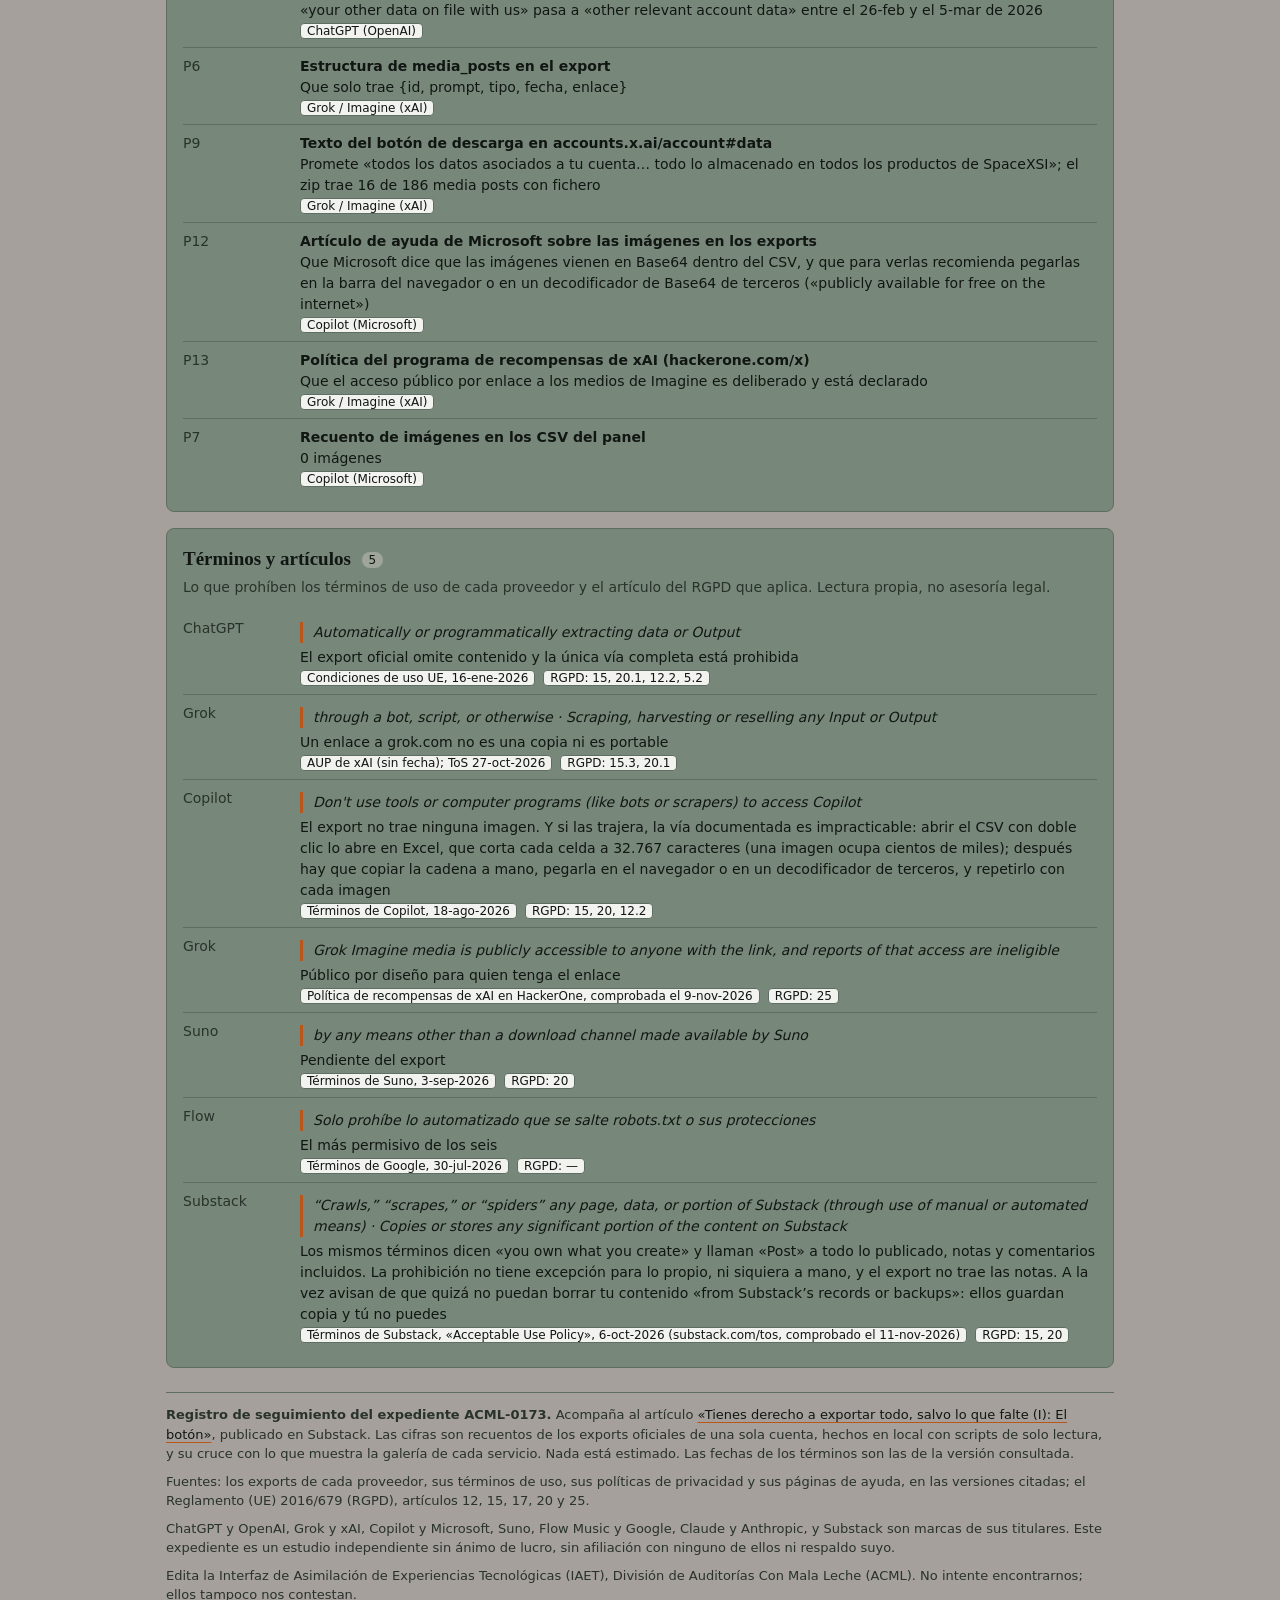
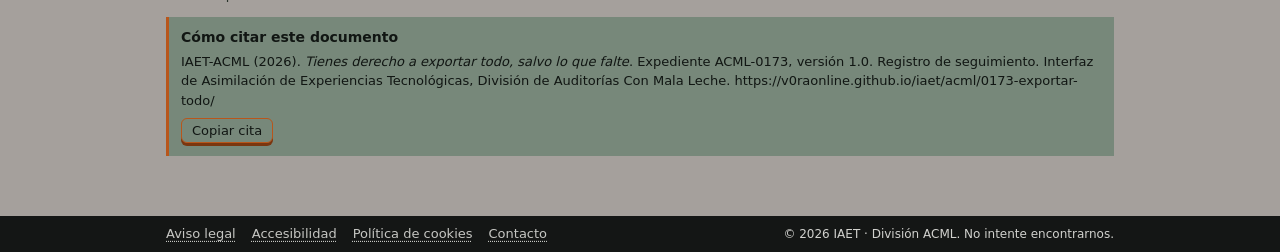
==== commit 994e794b: "ACML-0173: publicación en LinkedIn y Substack Tipo de evento nuevo en la cronología: publicado.  Co-" ====
--- a/acml/0173-exportar-todo/index.html
+++ b/acml/0173-exportar-todo/index.html
@@ -220,7 +220,7 @@
     }).join("");
 
     const fp = document.getElementById("f-prov").value;
-    const TIPO = { hallazgo: "hallazgo", envio: "enviado", respuesta: "respuesta" };
+    const TIPO = { hallazgo: "hallazgo", envio: "enviado", respuesta: "respuesta", publicacion: "publicado" };
     // Más reciente arriba; dentro del mismo día, el último apuntado primero.
     document.getElementById("cronologia").innerHTML = M.eventos.map((e, i) => [e, i]).filter(([e]) => !fp || e.prov === fp)
       .sort(([a, i], [b, j]) => b.fecha.localeCompare(a.fecha) || j - i).map(([e]) =>
